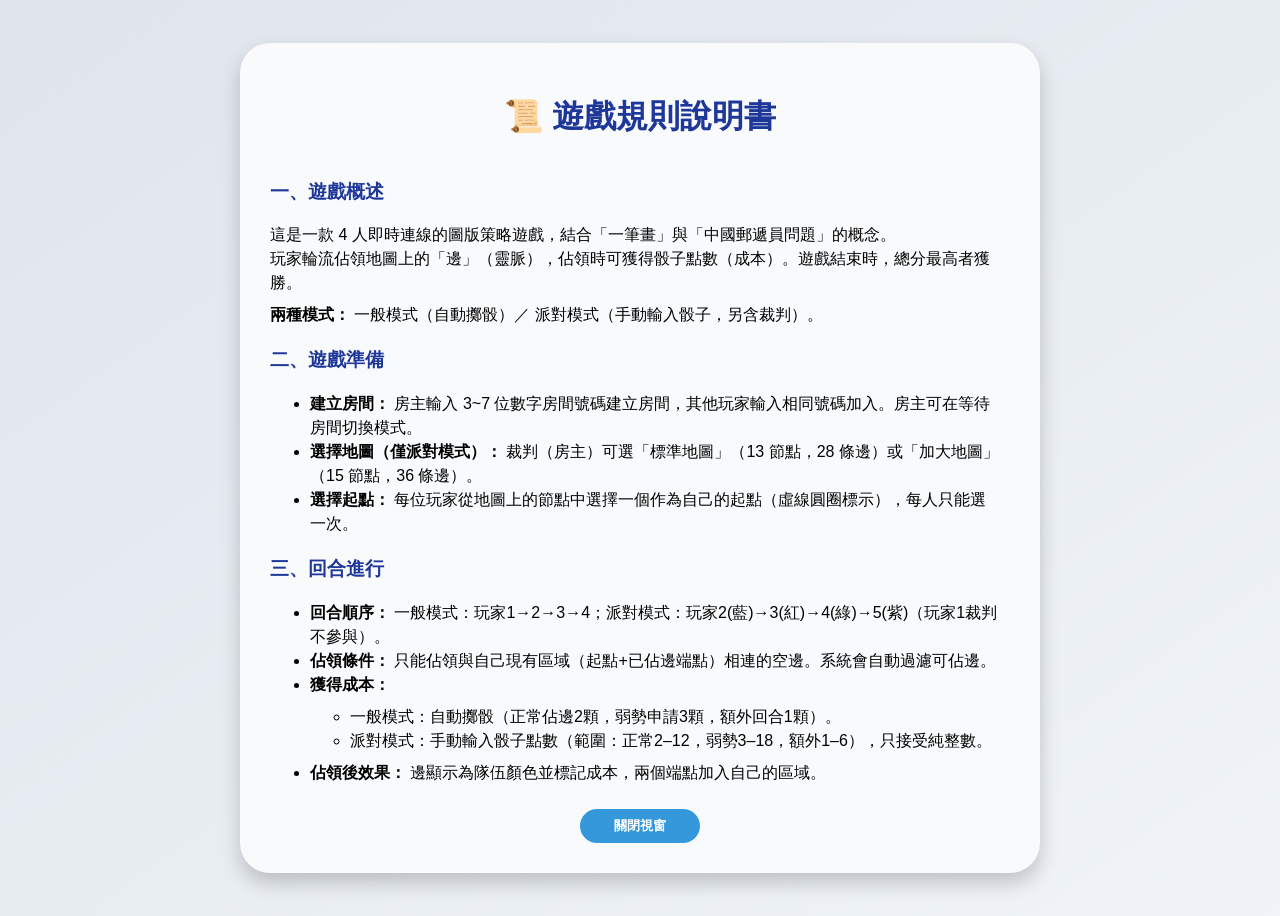
==== rules.html @ b3eb61b1 "rules.html" ====
<!DOCTYPE html>
<html lang="zh-TW">
<head>
    <meta charset="UTF-8">
    <meta name="viewport" content="width=device-width, initial-scale=1.0">
    <title>遊戲規則 - 圖途論戰</title>
    <style>
        * {
            box-sizing: border-box;
            font-family: 'Segoe UI', Roboto, 'Helvetica Neue', sans-serif;
        }
        body {
            background: linear-gradient(145deg, #e0e5ec 0%, #f0f4f8 100%);
            padding: 20px;
            display: flex;
            justify-content: center;
            align-items: center;
            min-height: 100vh;
        }
        .rules-container {
            max-width: 800px;
            background: #f8fafc;
            border-radius: 30px;
            padding: 30px;
            box-shadow: 0 10px 20px rgba(0,0,0,0.2);
        }
        h1 {
            text-align: center;
            color: #1e3799;
            margin-bottom: 20px;
        }
        .rules-scroll {
            max-height: 70vh;
            overflow-y: auto;
            padding-right: 10px;
        }
        h3 {
            color: #1e3799;
            margin-top: 20px;
        }
        p, ul {
            font-size: 1rem;
            line-height: 1.5;
            margin: 8px 0;
        }
        .close-btn {
            display: block;
            width: 120px;
            margin: 20px auto 0;
            padding: 8px 16px;
            background: #3498db;
            color: white;
            border: none;
            border-radius: 30px;
            cursor: pointer;
            text-align: center;
            font-weight: bold;
        }
        .close-btn:hover {
            background: #2980b9;
        }
    </style>
</head>
<body>
    <div class="rules-container">
        <h1>📜 遊戲規則說明書</h1>
        <div class="rules-scroll">
            <h3>一、遊戲概述</h3>
            <p>這是一款 4 人即時連線的圖版策略遊戲，結合「一筆畫」與「中國郵遞員問題」的概念。<br>
            玩家輪流佔領地圖上的「邊」（靈脈），佔領時可獲得骰子點數（成本）。遊戲結束時，總分最高者獲勝。</p>
            <p><strong>兩種模式：</strong> 一般模式（自動擲骰）／ 派對模式（手動輸入骰子，另含裁判）。</p>

            <h3>二、遊戲準備</h3>
            <ul>
                <li><strong>建立房間：</strong> 房主輸入 3~7 位數字房間號碼建立房間，其他玩家輸入相同號碼加入。房主可在等待房間切換模式。</li>
                <li><strong>選擇地圖（僅派對模式）：</strong> 裁判（房主）可選「標準地圖」（13 節點，28 條邊）或「加大地圖」（15 節點，36 條邊）。</li>
                <li><strong>選擇起點：</strong> 每位玩家從地圖上的節點中選擇一個作為自己的起點（虛線圓圈標示），每人只能選一次。</li>
            </ul>

            <h3>三、回合進行</h3>
            <ul>
                <li><strong>回合順序：</strong> 一般模式：玩家1→2→3→4；派對模式：玩家2(藍)→3(紅)→4(綠)→5(紫)（玩家1裁判不參與）。</li>
                <li><strong>佔領條件：</strong> 只能佔領與自己現有區域（起點+已佔邊端點）相連的空邊。系統會自動過濾可佔邊。</li>
                <li><strong>獲得成本：</strong>
                    <ul>
                        <li>一般模式：自動擲骰（正常佔邊2顆，弱勢申請3顆，額外回合1顆）。</li>
                        <li>派對模式：手動輸入骰子點數（範圍：正常2–12，弱勢3–18，額外1–6），只接受純整數。</li>
                    </ul>
                </li>
                <li><strong>佔領後效果：</strong> 邊顯示為隊伍顏色並標記成本，兩個端點加入自己的區域。</li>
            </ul>

            <h3>四、弱勢方逆襲機制（盟約宣誓）</h3>
            <ul>
                <li><strong>觸發條件：</strong> 輪到你時沒有任何可佔領的邊，自動進入弱勢申請階段。</li>
                <li><strong>申請規則：</strong> 可向與自己相鄰的強勢方邊提出申請，但該邊不能是「橋」（會使對方圖形分裂），且同一回合內同一條邊只能被申請一次。</li>
                <li><strong>結果：</strong> 弱勢方獲得該邊並擲骰；被佔方獲得一次額外回合（擲1顆骰子）；額外回合結束後恢復正常順序。</li>
            </ul>

            <h3>五、遊戲結束與結算</h3>
            <ul>
                <li>所有邊被佔滿後遊戲結束。</li>
                <li>結算畫面顯示每位玩家的佔領邊數、總成本，並繪製自己佔領的圖形。</li>
                <li>派對模式額外顯示「邊成本列表」：一般玩家只看自己的邊；裁判看所有邊（含隊伍名稱）。</li>
            </ul>

            <h3>六、派對模式專屬功能（裁判）</h3>
            <ul>
                <li>裁判擁有全局視野，畫面顯示回合彩色圓圈。</li>
                <li>裁判可點擊「返回上一步」回滾到上次行動，讓該玩家重新選擇邊與輸入成本。</li>
            </ul>

            <h3>七、其他規則</h3>
            <ul>
                <li>顏色對應固定：一般模式玩家1藍、2紅、3綠、4紫；派對模式玩家1裁判、2藍、3紅、4綠、5紫。</li>
                <li>地圖差異：標準版13節點28邊，加大版15節點36邊（新增N、O及8條邊）。</li>
                <li>房間若無任何玩家且超過5分鐘無活動，自動刪除。</li>
            </ul>

            <h3>八、勝利條件</h3>
            <p>總成本最高者獲勝；同分則佔邊數多者勝；仍相同則並列冠軍。</p>
        </div>
        <button class="close-btn" onclick="window.close()">關閉視窗</button>
    </div>
</body>
</html>
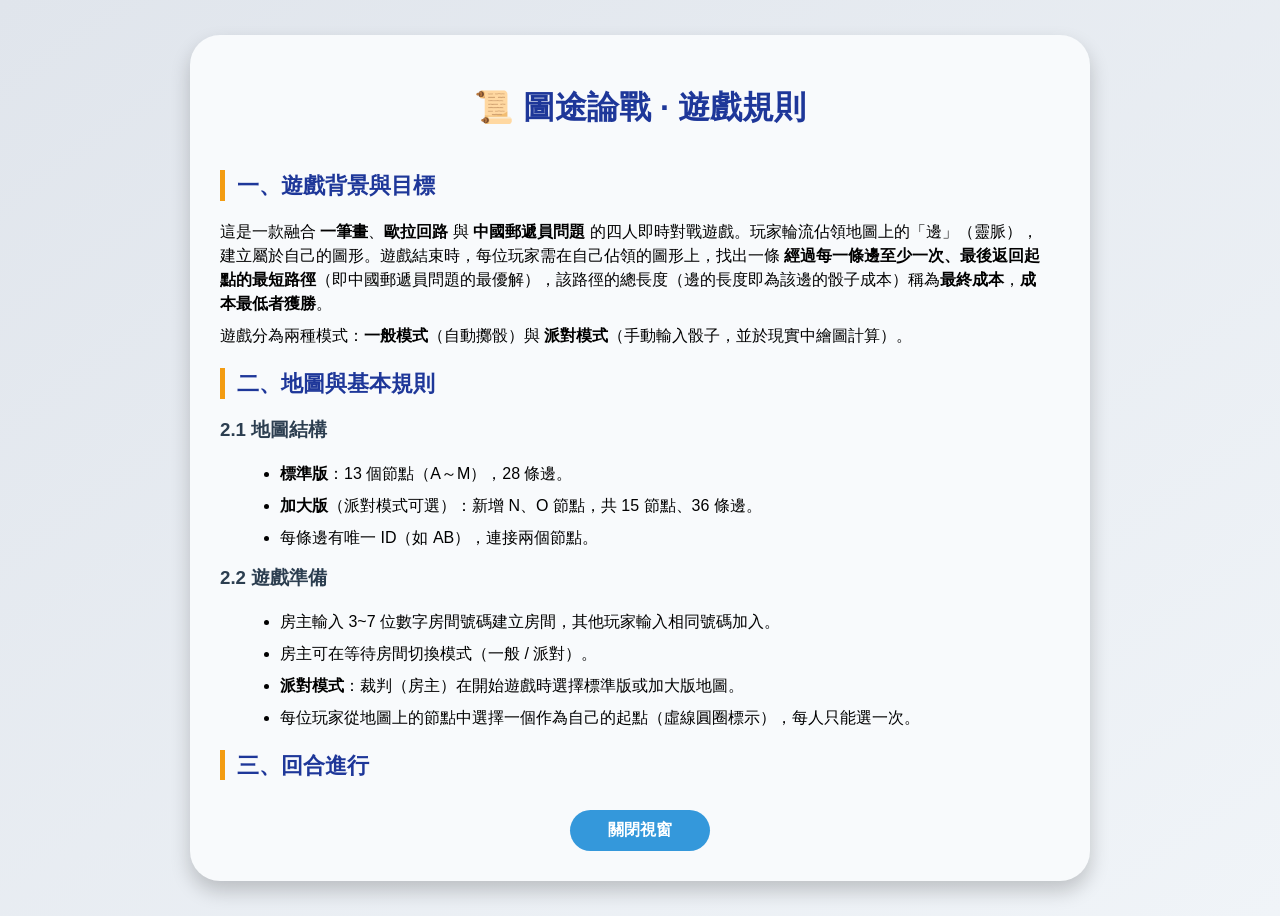
==== commit 369d6cbe: "rules.html" ====
--- a/rules.html
+++ b/rules.html
@@ -3,7 +3,7 @@
 <head>
     <meta charset="UTF-8">
     <meta name="viewport" content="width=device-width, initial-scale=1.0">
-    <title>遊戲規則 - 圖途論戰</title>
+    <title>遊戲規則 - 圖途論戰 Graph Rivals</title>
     <style>
         * {
             box-sizing: border-box;
@@ -18,7 +18,7 @@
             min-height: 100vh;
         }
         .rules-container {
-            max-width: 800px;
+            max-width: 900px;
             background: #f8fafc;
             border-radius: 30px;
             padding: 30px;
@@ -34,91 +34,145 @@
             overflow-y: auto;
             padding-right: 10px;
         }
-        h3 {
+        h2 {
             color: #1e3799;
             margin-top: 20px;
+            font-size: 1.4rem;
+            border-left: 5px solid #f39c12;
+            padding-left: 12px;
         }
-        p, ul {
+        h3 {
+            color: #2c3e50;
+            margin-top: 15px;
+        }
+        p, li {
             font-size: 1rem;
             line-height: 1.5;
             margin: 8px 0;
         }
+        ul, ol {
+            margin: 8px 0 8px 20px;
+        }
+        .highlight {
+            background: #f1c40f20;
+            padding: 2px 6px;
+            border-radius: 12px;
+            font-weight: bold;
+            color: #e67e22;
+        }
+        .note {
+            background: #ecf0f1;
+            padding: 12px;
+            border-radius: 20px;
+            margin: 15px 0;
+            border-left: 4px solid #e74c3c;
+        }
         .close-btn {
             display: block;
-            width: 120px;
-            margin: 20px auto 0;
-            padding: 8px 16px;
+            width: 140px;
+            margin: 30px auto 0;
+            padding: 10px 20px;
             background: #3498db;
             color: white;
             border: none;
-            border-radius: 30px;
+            border-radius: 40px;
             cursor: pointer;
             text-align: center;
             font-weight: bold;
+            font-size: 1rem;
+            transition: 0.2s;
         }
         .close-btn:hover {
             background: #2980b9;
+            transform: scale(1.02);
         }
     </style>
 </head>
 <body>
     <div class="rules-container">
-        <h1>📜 遊戲規則說明書</h1>
+        <h1>📜 圖途論戰 · 遊戲規則</h1>
         <div class="rules-scroll">
-            <h3>一、遊戲概述</h3>
-            <p>這是一款 4 人即時連線的圖版策略遊戲，結合「一筆畫」與「中國郵遞員問題」的概念。<br>
-            玩家輪流佔領地圖上的「邊」（靈脈），佔領時可獲得骰子點數（成本）。遊戲結束時，總分最高者獲勝。</p>
-            <p><strong>兩種模式：</strong> 一般模式（自動擲骰）／ 派對模式（手動輸入骰子，另含裁判）。</p>
+            <h2>一、遊戲背景與目標</h2>
+            <p>這是一款融合 <strong>一筆畫</strong>、<strong>歐拉回路</strong> 與 <strong>中國郵遞員問題</strong> 的四人即時對戰遊戲。玩家輪流佔領地圖上的「邊」（靈脈），建立屬於自己的圖形。遊戲結束時，每位玩家需在自己佔領的圖形上，找出一條 <strong>經過每一條邊至少一次、最後返回起點的最短路徑</strong>（即中國郵遞員問題的最優解），該路徑的總長度（邊的長度即為該邊的骰子成本）稱為<strong>最終成本</strong>，<strong>成本最低者獲勝</strong>。</p>
+            <p>遊戲分為兩種模式：<strong>一般模式</strong>（自動擲骰）與 <strong>派對模式</strong>（手動輸入骰子，並於現實中繪圖計算）。</p>
 
-            <h3>二、遊戲準備</h3>
+            <h2>二、地圖與基本規則</h2>
+            <h3>2.1 地圖結構</h3>
             <ul>
-                <li><strong>建立房間：</strong> 房主輸入 3~7 位數字房間號碼建立房間，其他玩家輸入相同號碼加入。房主可在等待房間切換模式。</li>
-                <li><strong>選擇地圖（僅派對模式）：</strong> 裁判（房主）可選「標準地圖」（13 節點，28 條邊）或「加大地圖」（15 節點，36 條邊）。</li>
-                <li><strong>選擇起點：</strong> 每位玩家從地圖上的節點中選擇一個作為自己的起點（虛線圓圈標示），每人只能選一次。</li>
+                <li><strong>標準版</strong>：13 個節點（A～M），28 條邊。</li>
+                <li><strong>加大版</strong>（派對模式可選）：新增 N、O 節點，共 15 節點、36 條邊。</li>
+                <li>每條邊有唯一 ID（如 AB），連接兩個節點。</li>
+            </ul>
+            <h3>2.2 遊戲準備</h3>
+            <ul>
+                <li>房主輸入 3~7 位數字房間號碼建立房間，其他玩家輸入相同號碼加入。</li>
+                <li>房主可在等待房間切換模式（一般 / 派對）。</li>
+                <li><strong>派對模式</strong>：裁判（房主）在開始遊戲時選擇標準版或加大版地圖。</li>
+                <li>每位玩家從地圖上的節點中選擇一個作為自己的起點（虛線圓圈標示），每人只能選一次。</li>
             </ul>
 
-            <h3>三、回合進行</h3>
+            <h2>三、回合進行</h2>
+            <h3>3.1 回合順序</h3>
             <ul>
-                <li><strong>回合順序：</strong> 一般模式：玩家1→2→3→4；派對模式：玩家2(藍)→3(紅)→4(綠)→5(紫)（玩家1裁判不參與）。</li>
-                <li><strong>佔領條件：</strong> 只能佔領與自己現有區域（起點+已佔邊端點）相連的空邊。系統會自動過濾可佔邊。</li>
-                <li><strong>獲得成本：</strong>
+                <li><strong>一般模式</strong>：玩家1 → 玩家2 → 玩家3 → 玩家4 → 循環。</li>
+                <li><strong>派對模式</strong>：玩家2(藍) → 玩家3(紅) → 玩家4(綠) → 玩家5(紫) → 循環（玩家1為裁判，不參與）。</li>
+            </ul>
+            <h3>3.2 佔領條件</h3>
+            <p>只能佔領 <strong>與自己現有區域相連的空邊</strong>。現有區域 = 自己的起點 + 已佔邊的兩個端點。系統會自動過濾可佔邊。</p>
+            <h3>3.3 獲得成本（骰子點數）</h3>
+            <ul>
+                <li><strong>一般模式</strong>：自動擲骰（正常佔邊 2 顆，弱勢申請 3 顆，額外回合 1 顆）。</li>
+                <li><strong>派對模式</strong>：手動輸入骰子點數（範圍：正常 2–12，弱勢 3–18，額外 1–6），<span class="highlight">只接受純整數</span>。</li>
+            </ul>
+            <h3>3.4 佔領後效果</h3>
+            <p>該邊顯示為自己的隊伍顏色，並標記成本（例如 <code>AB (7)</code>）。該邊的兩個端點加入自己的區域。</p>
+
+            <h2>四、弱勢方逆襲機制（盟約宣誓）</h2>
+            <ul>
+                <li><strong>觸發條件</strong>：輪到你時沒有任何可佔領的邊，自動進入「弱勢申請階段」。</li>
+                <li><strong>申請規則</strong>：可向與自己相鄰的強勢方邊提出申請，但該邊不能是「橋」（移除後會使強勢方圖形分裂成兩個有邊的部分），且<strong>同一回合內同一條邊只能被申請一次</strong>。</li>
+                <li><strong>結果</strong>：
                     <ul>
-                        <li>一般模式：自動擲骰（正常佔邊2顆，弱勢申請3顆，額外回合1顆）。</li>
-                        <li>派對模式：手動輸入骰子點數（範圍：正常2–12，弱勢3–18，額外1–6），只接受純整數。</li>
+                        <li>弱勢方獲得該邊，並擲三顆骰子（派對模式手動輸入 3-18）作為成本。</li>
+                        <li>被佔方獲得一次<strong>額外回合</strong>（只需擲一顆骰子）。</li>
+                        <li>額外回合結束後，回合順序恢復正常。</li>
                     </ul>
                 </li>
-                <li><strong>佔領後效果：</strong> 邊顯示為隊伍顏色並標記成本，兩個端點加入自己的區域。</li>
             </ul>
 
-            <h3>四、弱勢方逆襲機制（盟約宣誓）</h3>
+            <h2>五、遊戲結束與結算</h2>
             <ul>
-                <li><strong>觸發條件：</strong> 輪到你時沒有任何可佔領的邊，自動進入弱勢申請階段。</li>
-                <li><strong>申請規則：</strong> 可向與自己相鄰的強勢方邊提出申請，但該邊不能是「橋」（會使對方圖形分裂），且同一回合內同一條邊只能被申請一次。</li>
-                <li><strong>結果：</strong> 弱勢方獲得該邊並擲骰；被佔方獲得一次額外回合（擲1顆骰子）；額外回合結束後恢復正常順序。</li>
+                <li>所有邊被佔滿後遊戲結束。</li>
+                <li>結算畫面顯示每位玩家的佔領邊數、骰子總成本（僅供參考），並繪製自己佔領的圖形。</li>
+                <li><strong>派對模式</strong>額外顯示「邊成本列表」：一般玩家只看自己的邊；裁判看所有邊（含隊伍名稱）。</li>
             </ul>
 
-            <h3>五、遊戲結束與結算</h3>
+            <div class="note">
+                <strong>⭐ 核心：中國郵遞員問題（最終勝負依據）</strong><br>
+                遊戲中累計的骰子成本僅為參考，<strong>不是最終勝負依據</strong>。真正的勝利取決於玩家在自己佔領的圖形上，能否找出<strong>經過每一條邊至少一次、最後返回起點的最短路徑</strong>（即中國郵遞員問題的最優解）。該路徑的總長度（邊的長度即為該邊的骰子成本）稱為<strong>最終成本</strong>，<strong>成本最低者獲勝</strong>。
+            </div>
+
+            <h2>六、派對模式專屬功能（裁判）</h2>
             <ul>
-                <li>所有邊被佔滿後遊戲結束。</li>
-                <li>結算畫面顯示每位玩家的佔領邊數、總成本，並繪製自己佔領的圖形。</li>
-                <li>派對模式額外顯示「邊成本列表」：一般玩家只看自己的邊；裁判看所有邊（含隊伍名稱）。</li>
+                <li>裁判不參與遊戲，擁有全局視野，可觀察所有玩家的圖形與邊成本。</li>
+                <li>裁判畫面顯示彩色圓圈，內含當前回合隊伍的第一個字（藍、紅、綠、紫），圓圈背景色與隊伍顏色一致。</li>
+                <li>裁判可點擊「返回上一步」回滾到上次行動，讓該回合玩家重新選擇邊與輸入成本。</li>
             </ul>
 
-            <h3>六、派對模式專屬功能（裁判）</h3>
+            <h2>七、其他規則</h2>
             <ul>
-                <li>裁判擁有全局視野，畫面顯示回合彩色圓圈。</li>
-                <li>裁判可點擊「返回上一步」回滾到上次行動，讓該玩家重新選擇邊與輸入成本。</li>
+                <li><strong>顏色對應固定</strong>：一般模式玩家1藍、2紅、3綠、4紫；派對模式玩家1裁判、2藍、3紅、4綠、5紫。</li>
+                <li><strong>房間自動清理</strong>：若房間無任何玩家且超過 5 分鐘無活動，會自動刪除。</li>
+                <li><strong>再玩一次</strong>：結算頁面提供「再玩一次」按鈕，重置遊戲但保留所有玩家，重新開始新對局。</li>
             </ul>
 
-            <h3>七、其他規則</h3>
-            <ul>
-                <li>顏色對應固定：一般模式玩家1藍、2紅、3綠、4紫；派對模式玩家1裁判、2藍、3紅、4綠、5紫。</li>
-                <li>地圖差異：標準版13節點28邊，加大版15節點36邊（新增N、O及8條邊）。</li>
-                <li>房間若無任何玩家且超過5分鐘無活動，自動刪除。</li>
-            </ul>
-
-            <h3>八、勝利條件</h3>
-            <p>總成本最高者獲勝；同分則佔邊數多者勝；仍相同則並列冠軍。</p>
+            <h2>八、勝利條件（總結）</h2>
+            <ol>
+                <li><strong>佔領階段</strong>：輪流佔邊，累積骰子成本（僅為參考值）。</li>
+                <li><strong>結算階段</strong>：玩家在<span class="highlight">現實生活中（紙上）</span>對自己的佔邊圖形求解中國郵遞員問題，得到最優路徑的總成本。</li>
+                <li><strong>比較成本</strong>：總成本最低者獲勝；若同分，則佔領邊數多者勝；仍相同則並列冠軍。</li>
+            </ol>
+            <p style="margin-top: 20px; text-align: center;">🎉 祝各位玩家運籌帷幄，畫出屬於自己的最優回路！ 🎉</p>
         </div>
         <button class="close-btn" onclick="window.close()">關閉視窗</button>
     </div>
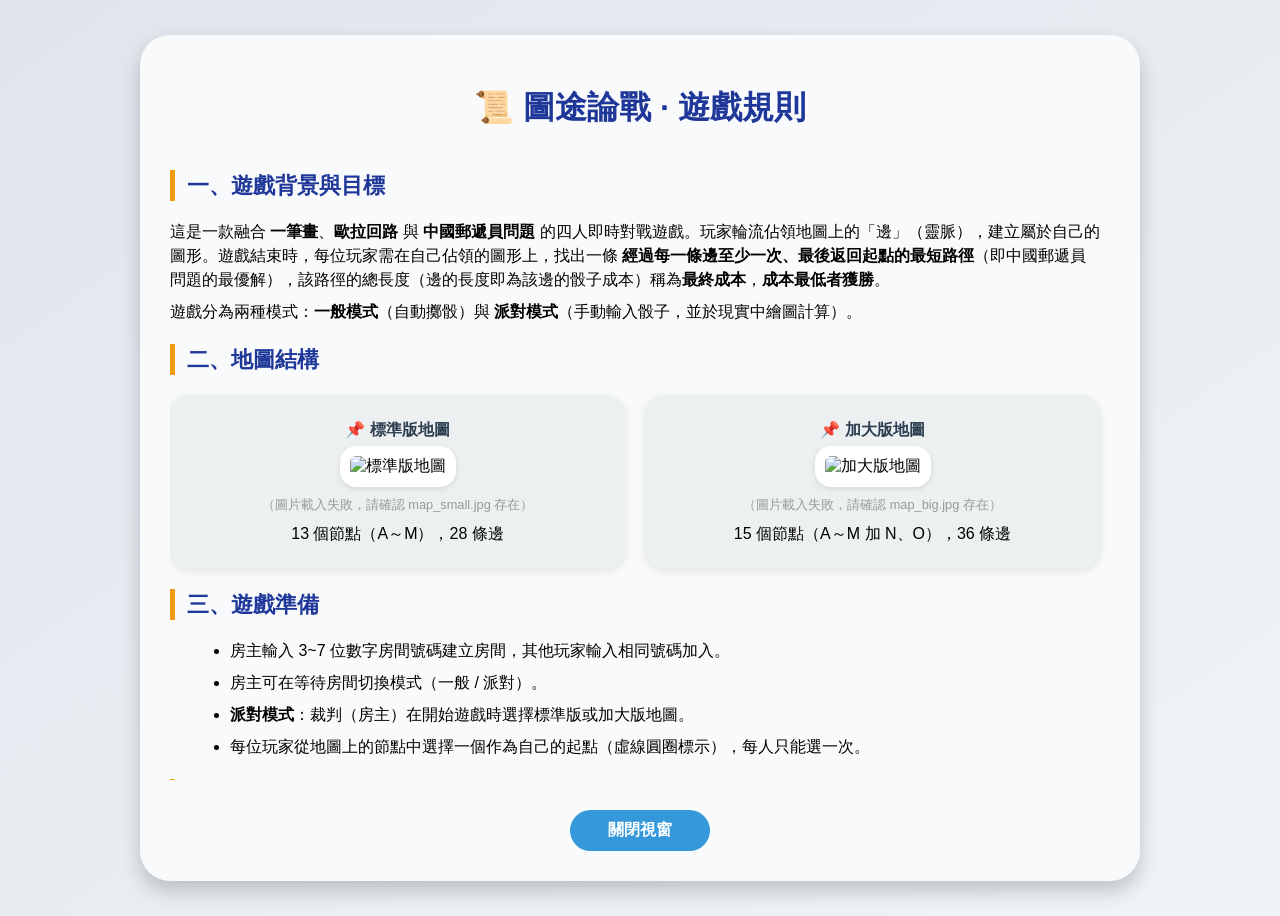
==== commit 195042c0: "rules.html" ====
--- a/rules.html
+++ b/rules.html
@@ -18,7 +18,7 @@
             min-height: 100vh;
         }
         .rules-container {
-            max-width: 900px;
+            max-width: 1000px;
             background: #f8fafc;
             border-radius: 30px;
             padding: 30px;
@@ -52,6 +52,34 @@
         }
         ul, ol {
             margin: 8px 0 8px 20px;
+        }
+        .map-container {
+            display: flex;
+            flex-wrap: wrap;
+            justify-content: space-around;
+            gap: 20px;
+            margin: 20px 0;
+        }
+        .map-card {
+            flex: 1;
+            min-width: 250px;
+            background: #ecf0f1;
+            border-radius: 20px;
+            padding: 15px;
+            text-align: center;
+            box-shadow: 0 2px 8px rgba(0,0,0,0.1);
+        }
+        .map-card img {
+            max-width: 100%;
+            height: auto;
+            border-radius: 16px;
+            background: white;
+            padding: 10px;
+            box-shadow: 0 2px 6px rgba(0,0,0,0.1);
+        }
+        .map-card h4 {
+            margin: 10px 0 5px;
+            color: #2c3e50;
         }
         .highlight {
             background: #f1c40f20;
@@ -96,14 +124,23 @@
             <p>這是一款融合 <strong>一筆畫</strong>、<strong>歐拉回路</strong> 與 <strong>中國郵遞員問題</strong> 的四人即時對戰遊戲。玩家輪流佔領地圖上的「邊」（靈脈），建立屬於自己的圖形。遊戲結束時，每位玩家需在自己佔領的圖形上，找出一條 <strong>經過每一條邊至少一次、最後返回起點的最短路徑</strong>（即中國郵遞員問題的最優解），該路徑的總長度（邊的長度即為該邊的骰子成本）稱為<strong>最終成本</strong>，<strong>成本最低者獲勝</strong>。</p>
             <p>遊戲分為兩種模式：<strong>一般模式</strong>（自動擲骰）與 <strong>派對模式</strong>（手動輸入骰子，並於現實中繪圖計算）。</p>
 
-            <h2>二、地圖與基本規則</h2>
-            <h3>2.1 地圖結構</h3>
-            <ul>
-                <li><strong>標準版</strong>：13 個節點（A～M），28 條邊。</li>
-                <li><strong>加大版</strong>（派對模式可選）：新增 N、O 節點，共 15 節點、36 條邊。</li>
-                <li>每條邊有唯一 ID（如 AB），連接兩個節點。</li>
-            </ul>
-            <h3>2.2 遊戲準備</h3>
+            <h2>二、地圖結構</h2>
+            <div class="map-container">
+                <div class="map-card">
+                    <h4>📌 標準版地圖</h4>
+                    <img src="map_small.jpg" alt="標準版地圖" onerror="this.style.display='none'; this.nextSibling?.style.display='block';">
+                    <p style="color: #999; font-size: 0.8rem;">（圖片載入失敗，請確認 map_small.jpg 存在）</p>
+                    <p>13 個節點（A～M），28 條邊</p>
+                </div>
+                <div class="map-card">
+                    <h4>📌 加大版地圖</h4>
+                    <img src="map_big.jpg" alt="加大版地圖" onerror="this.style.display='none'; this.nextSibling?.style.display='block';">
+                    <p style="color: #999; font-size: 0.8rem;">（圖片載入失敗，請確認 map_big.jpg 存在）</p>
+                    <p>15 個節點（A～M 加 N、O），36 條邊</p>
+                </div>
+            </div>
+
+            <h2>三、遊戲準備</h2>
             <ul>
                 <li>房主輸入 3~7 位數字房間號碼建立房間，其他玩家輸入相同號碼加入。</li>
                 <li>房主可在等待房間切換模式（一般 / 派對）。</li>
@@ -111,23 +148,23 @@
                 <li>每位玩家從地圖上的節點中選擇一個作為自己的起點（虛線圓圈標示），每人只能選一次。</li>
             </ul>
 
-            <h2>三、回合進行</h2>
-            <h3>3.1 回合順序</h3>
+            <h2>四、回合進行</h2>
+            <h3>4.1 回合順序</h3>
             <ul>
                 <li><strong>一般模式</strong>：玩家1 → 玩家2 → 玩家3 → 玩家4 → 循環。</li>
                 <li><strong>派對模式</strong>：玩家2(藍) → 玩家3(紅) → 玩家4(綠) → 玩家5(紫) → 循環（玩家1為裁判，不參與）。</li>
             </ul>
-            <h3>3.2 佔領條件</h3>
+            <h3>4.2 佔領條件</h3>
             <p>只能佔領 <strong>與自己現有區域相連的空邊</strong>。現有區域 = 自己的起點 + 已佔邊的兩個端點。系統會自動過濾可佔邊。</p>
-            <h3>3.3 獲得成本（骰子點數）</h3>
+            <h3>4.3 獲得成本（骰子點數）</h3>
             <ul>
                 <li><strong>一般模式</strong>：自動擲骰（正常佔邊 2 顆，弱勢申請 3 顆，額外回合 1 顆）。</li>
                 <li><strong>派對模式</strong>：手動輸入骰子點數（範圍：正常 2–12，弱勢 3–18，額外 1–6），<span class="highlight">只接受純整數</span>。</li>
             </ul>
-            <h3>3.4 佔領後效果</h3>
+            <h3>4.4 佔領後效果</h3>
             <p>該邊顯示為自己的隊伍顏色，並標記成本（例如 <code>AB (7)</code>）。該邊的兩個端點加入自己的區域。</p>
 
-            <h2>四、弱勢方逆襲機制（盟約宣誓）</h2>
+            <h2>五、弱勢方逆襲機制（盟約宣誓）</h2>
             <ul>
                 <li><strong>觸發條件</strong>：輪到你時沒有任何可佔領的邊，自動進入「弱勢申請階段」。</li>
                 <li><strong>申請規則</strong>：可向與自己相鄰的強勢方邊提出申請，但該邊不能是「橋」（移除後會使強勢方圖形分裂成兩個有邊的部分），且<strong>同一回合內同一條邊只能被申請一次</strong>。</li>
@@ -140,7 +177,7 @@
                 </li>
             </ul>
 
-            <h2>五、遊戲結束與結算</h2>
+            <h2>六、遊戲結束與結算</h2>
             <ul>
                 <li>所有邊被佔滿後遊戲結束。</li>
                 <li>結算畫面顯示每位玩家的佔領邊數、骰子總成本（僅供參考），並繪製自己佔領的圖形。</li>
@@ -152,21 +189,21 @@
                 遊戲中累計的骰子成本僅為參考，<strong>不是最終勝負依據</strong>。真正的勝利取決於玩家在自己佔領的圖形上，能否找出<strong>經過每一條邊至少一次、最後返回起點的最短路徑</strong>（即中國郵遞員問題的最優解）。該路徑的總長度（邊的長度即為該邊的骰子成本）稱為<strong>最終成本</strong>，<strong>成本最低者獲勝</strong>。
             </div>
 
-            <h2>六、派對模式專屬功能（裁判）</h2>
+            <h2>七、派對模式專屬功能（裁判）</h2>
             <ul>
                 <li>裁判不參與遊戲，擁有全局視野，可觀察所有玩家的圖形與邊成本。</li>
                 <li>裁判畫面顯示彩色圓圈，內含當前回合隊伍的第一個字（藍、紅、綠、紫），圓圈背景色與隊伍顏色一致。</li>
                 <li>裁判可點擊「返回上一步」回滾到上次行動，讓該回合玩家重新選擇邊與輸入成本。</li>
             </ul>
 
-            <h2>七、其他規則</h2>
+            <h2>八、其他規則</h2>
             <ul>
                 <li><strong>顏色對應固定</strong>：一般模式玩家1藍、2紅、3綠、4紫；派對模式玩家1裁判、2藍、3紅、4綠、5紫。</li>
                 <li><strong>房間自動清理</strong>：若房間無任何玩家且超過 5 分鐘無活動，會自動刪除。</li>
                 <li><strong>再玩一次</strong>：結算頁面提供「再玩一次」按鈕，重置遊戲但保留所有玩家，重新開始新對局。</li>
             </ul>
 
-            <h2>八、勝利條件（總結）</h2>
+            <h2>九、勝利條件（總結）</h2>
             <ol>
                 <li><strong>佔領階段</strong>：輪流佔邊，累積骰子成本（僅為參考值）。</li>
                 <li><strong>結算階段</strong>：玩家在<span class="highlight">現實生活中（紙上）</span>對自己的佔邊圖形求解中國郵遞員問題，得到最優路徑的總成本。</li>
